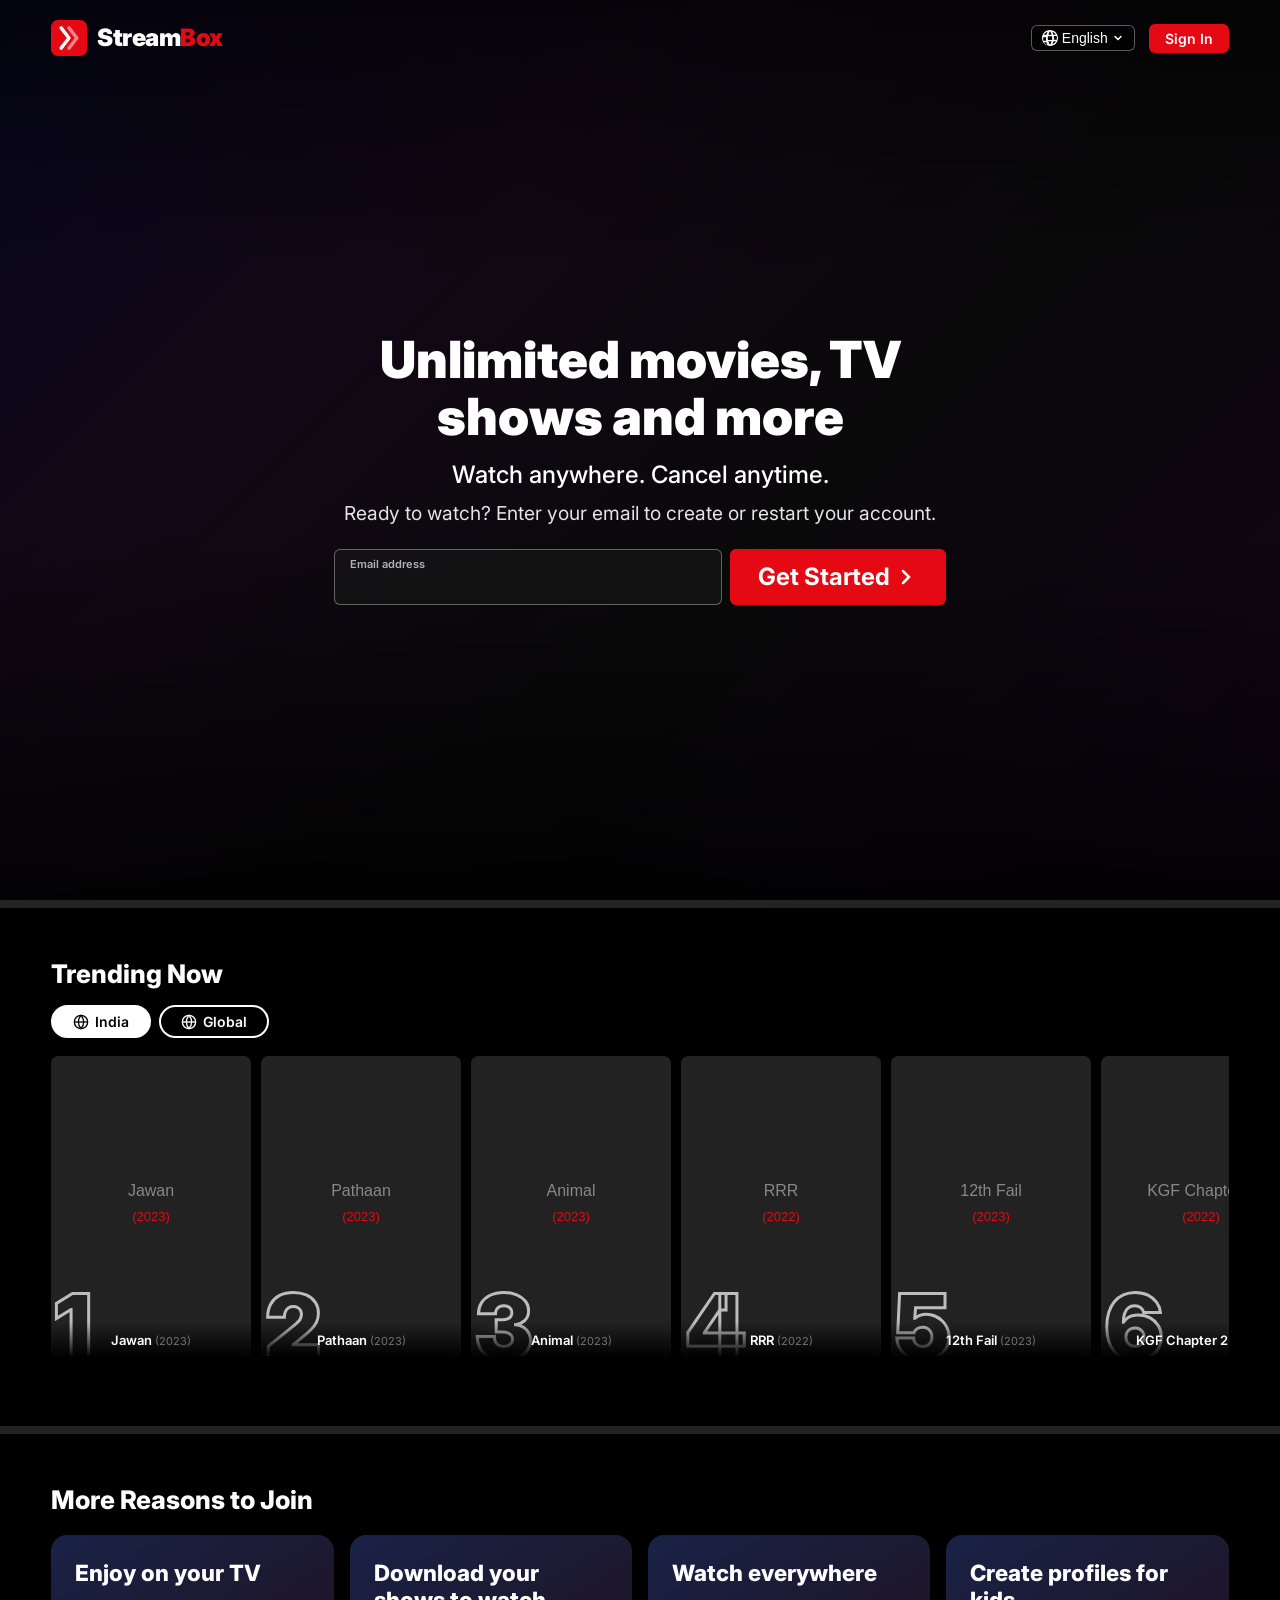
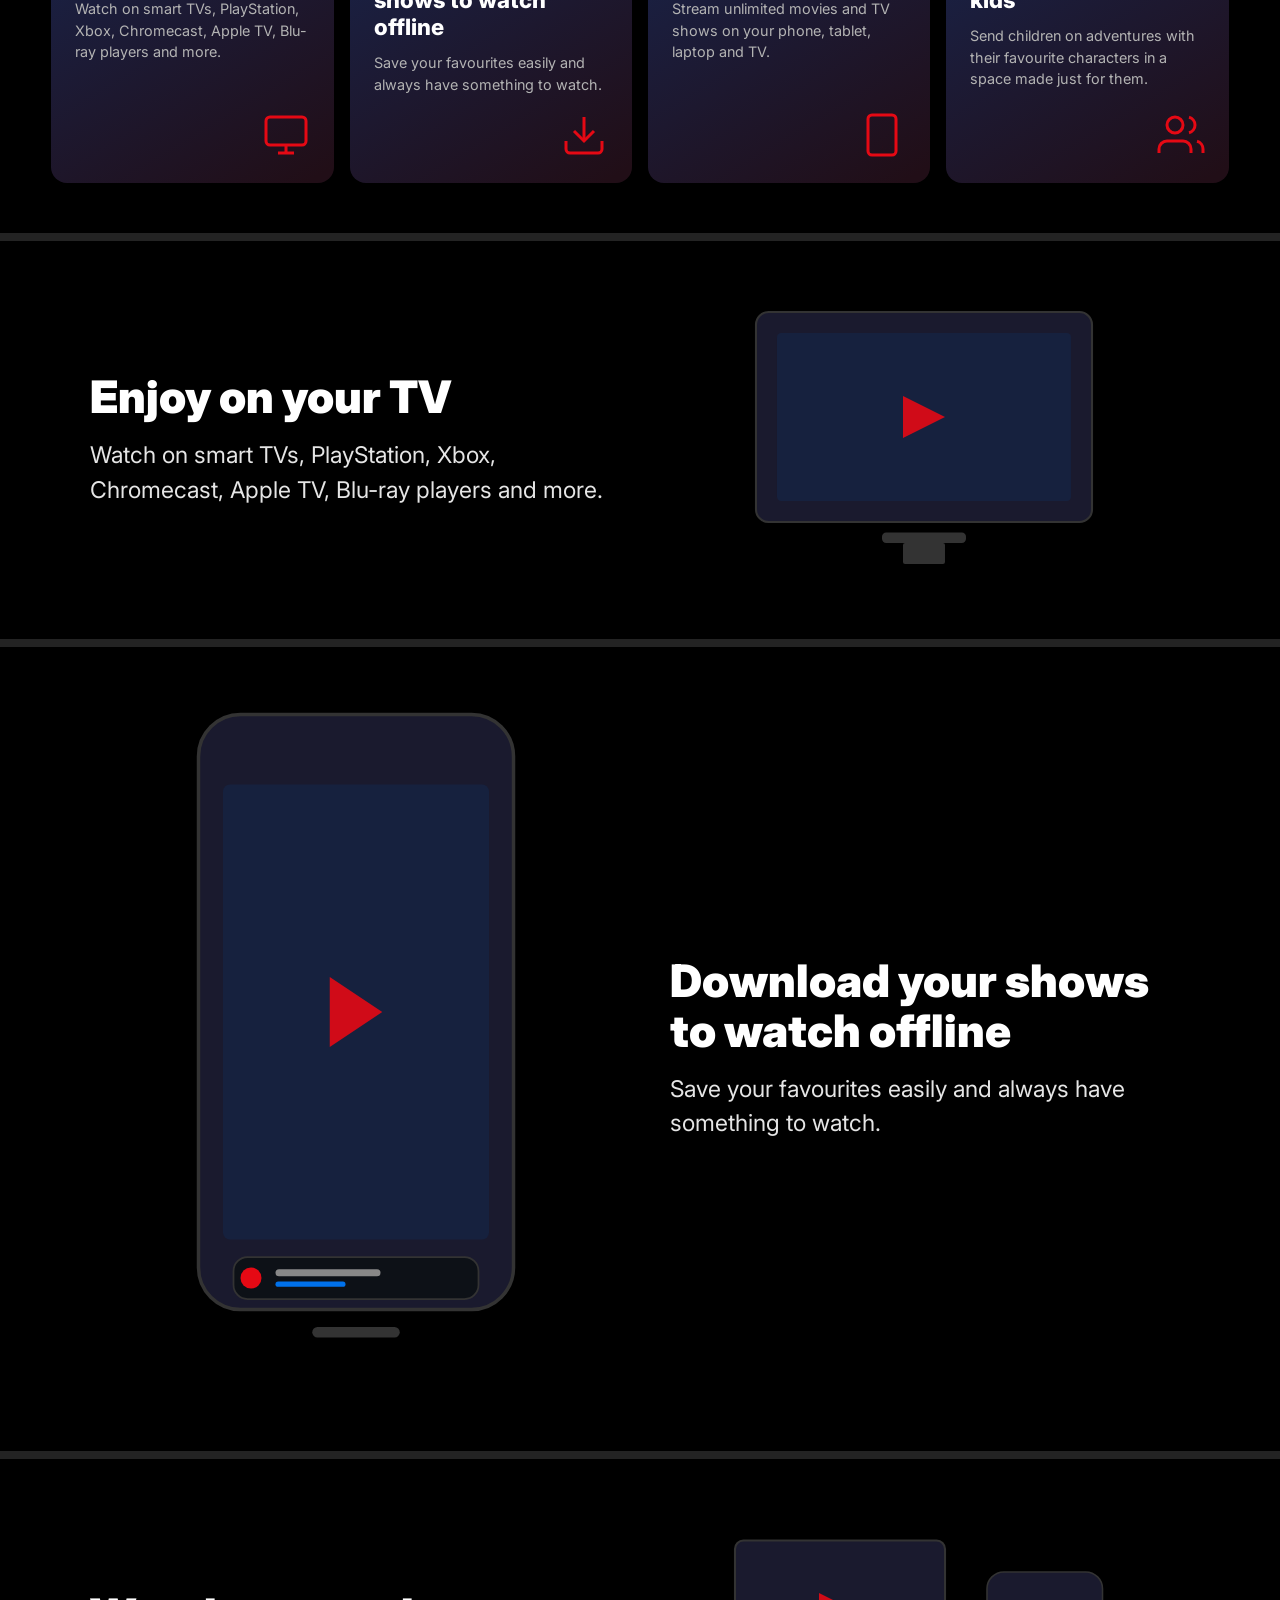
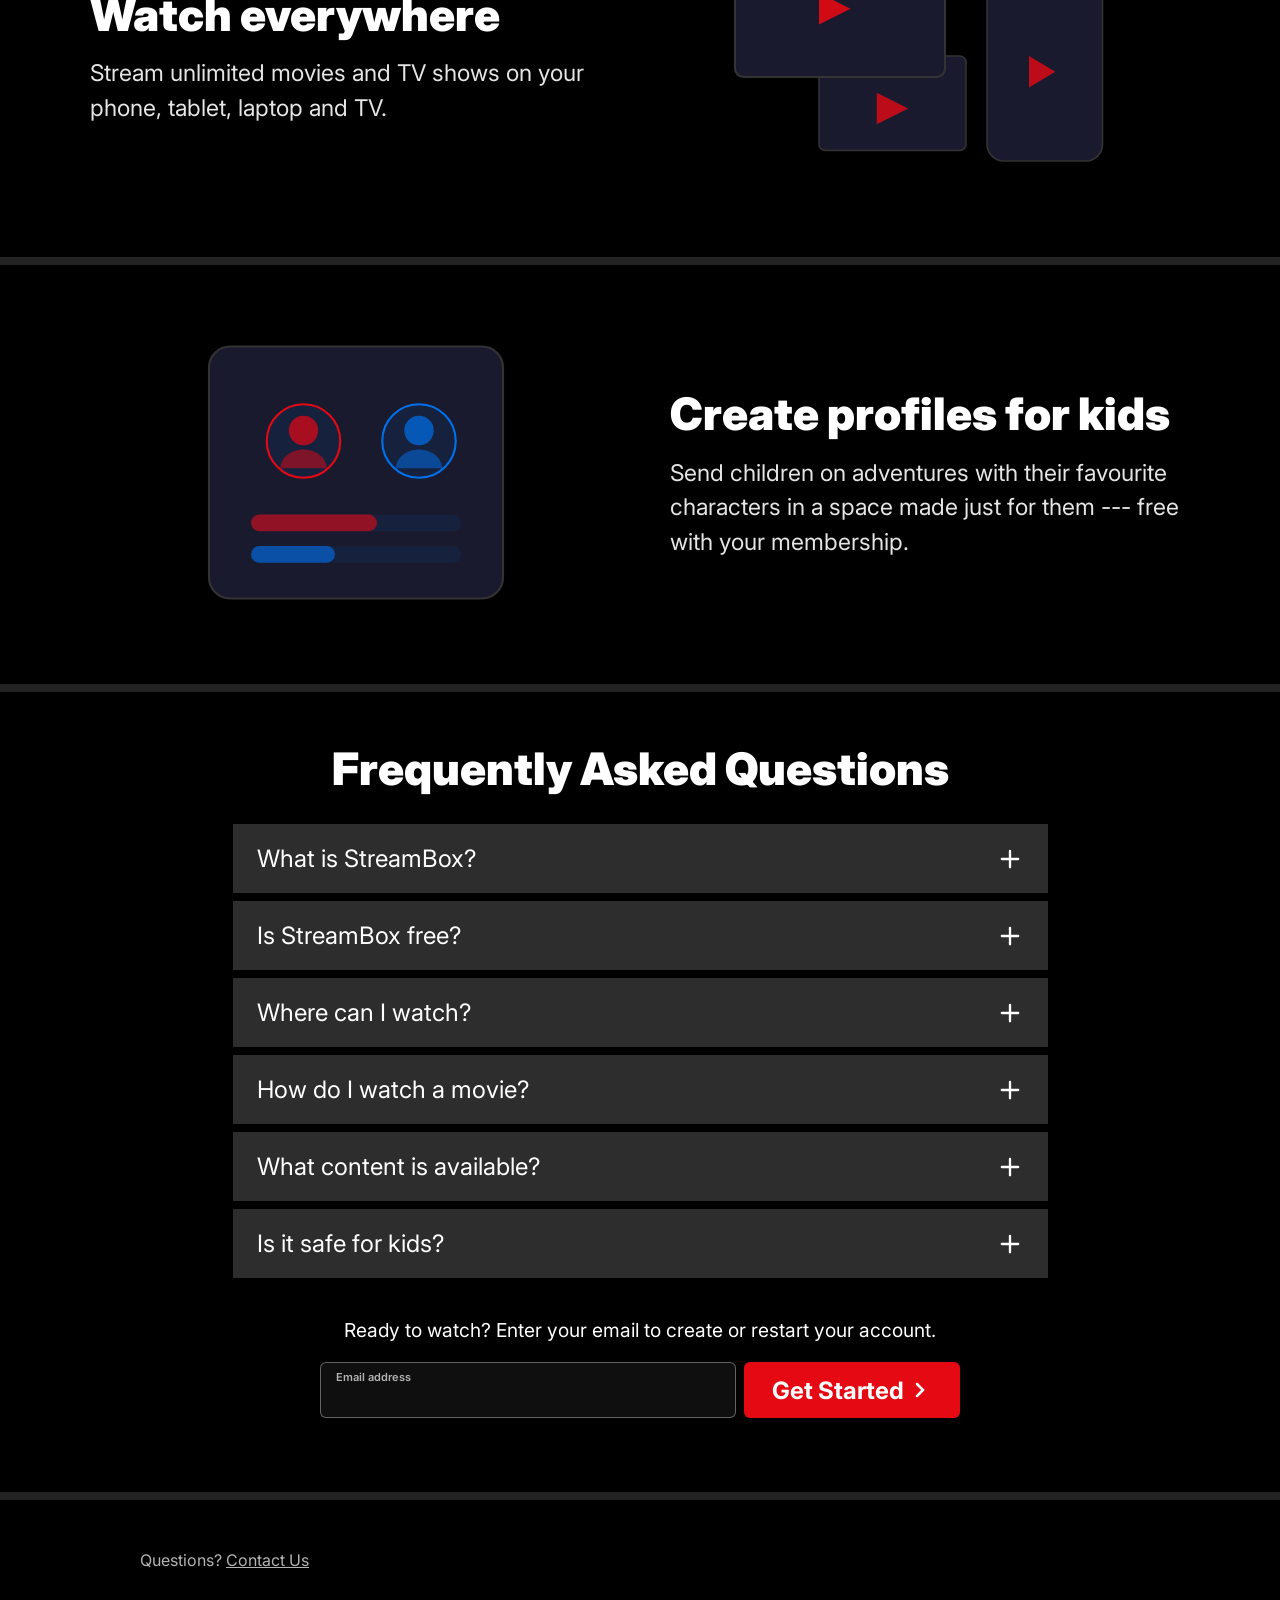
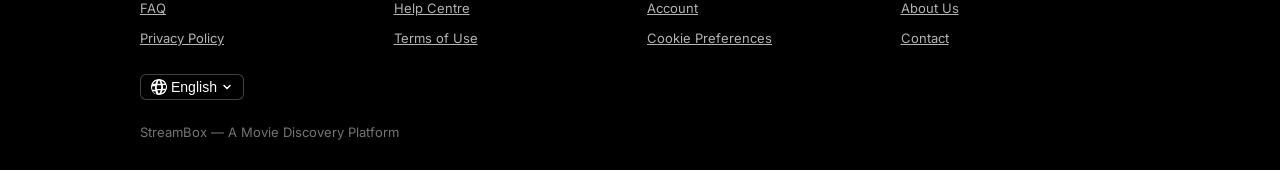
==== index.html @ a73d1aa7 "Build Netflix-style UI and Vercel setup" ====
﻿<!DOCTYPE html>
<html lang="en">
<head>
    <meta charset="UTF-8">
    <meta name="viewport" content="width=device-width, initial-scale=1.0">
    <title>StreamBox --- Watch Movies &amp; TV Shows Online</title>
    <link rel="icon" type="image/svg+xml" href="data:image/svg+xml,%3Csvg xmlns='http://www.w3.org/2000/svg' viewBox='0 0 32 32'%3E%3Crect width='32' height='32' rx='6' fill='%23e50914'/%3E%3Cpath d='M9 7l7 9-7 9' stroke='white' stroke-width='3' fill='none' stroke-linecap='round' stroke-linejoin='round'/%3E%3Cpath d='M16 7l7 9-7 9' stroke='white' stroke-width='3' fill='none' stroke-linecap='round' stroke-linejoin='round' opacity='.5'/%3E%3C/svg%3E">
    <link rel="preconnect" href="https://fonts.googleapis.com">
    <link rel="preconnect" href="https://fonts.gstatic.com" crossorigin>
    <link href="https://fonts.googleapis.com/css2?family=Inter:wght@300;400;500;600;700;800;900&display=swap" rel="stylesheet">
    <link rel="stylesheet" href="netflix.css">
</head>
<body>

    <!-- ------------------ HERO ------------------ -->
    <div class="hero-section">
        <div class="hero-bg"></div>
        <div class="hero-gradient"></div>

        <nav class="navbar" id="navbar">
            <a href="#" class="nav-logo">
                <div class="brand-logo">
                    <svg width="36" height="36" viewBox="0 0 32 32" fill="none">
                        <rect width="32" height="32" rx="6" fill="#e50914"/>
                        <path d="M9 7l7 9-7 9" stroke="white" stroke-width="3" fill="none" stroke-linecap="round" stroke-linejoin="round"/>
                        <path d="M16 7l7 9-7 9" stroke="white" stroke-width="3" fill="none" stroke-linecap="round" stroke-linejoin="round" opacity=".5"/>
                    </svg>
                    <span class="brand-text">Stream<span class="brand-accent">Box</span></span>
                </div>
            </a>
            <div class="nav-right">
                <div class="lang-wrap">
                    <svg width="16" height="16" viewBox="0 0 16 16" fill="none"><path d="M8 0C3.6 0 0 3.6 0 8s3.6 8 8 8 8-3.6 8-8-3.6-8-8-8zm5.9 4.8h-2.5c-.3-1.1-.7-2.2-1.2-3.1 1.6.6 2.9 1.7 3.7 3.1zM8 1.3c.7 1 1.3 2.1 1.6 3.5H6.4C6.7 3.4 7.3 2.3 8 1.3zm-6.6 9.5c-.2-.6-.3-1.2-.3-1.8s.1-1.2.3-1.8h2.8C4.1 7.7 4 8.3 4 9s.1 1.3.2 1.8H1.4zm.5 1.5h2.5c.3 1.1.7 2.2 1.2 3.1-1.5-.6-2.9-1.7-3.7-3.1zM4.4 4.8H1.9c.8-1.4 2.1-2.5 3.7-3.1-.5.9-.9 2-1.2 3.1zM8 14.7c-.7-1-1.3-2.1-1.6-3.5h3.2c-.3 1.4-.9 2.5-1.6 3.5zm2-4.8H6c-.2-.6-.2-1.2-.2-1.9s.1-1.3.2-1.8h4c.1.5.2 1.1.2 1.8s-.1 1.3-.2 1.9zm.3 4.4c.5-.9.9-2 1.2-3.1h2.5c-.8 1.4-2.2 2.5-3.7 3.1zm1.5-4.6c.1-.6.2-1.2.2-1.8s-.1-1.2-.2-1.8h2.8c.2.6.3 1.2.3 1.8s-.1 1.2-.3 1.8h-2.8z" fill="white"/></svg>
                    <select class="lang-sel">
                        <option>English</option>
                        <option>Hindi</option>
                    </select>
                    <svg width="12" height="12" viewBox="0 0 24 24" fill="none" stroke="white" stroke-width="3" stroke-linecap="round"><polyline points="6 9 12 15 18 9"/></svg>
                </div>
                <a href="#" class="btn-signin" id="signin-btn">Sign In</a>
            </div>
        </nav>

        <div class="hero-center">
            <h1>Unlimited movies, TV shows and more</h1>
            <p class="hero-p1">Watch anywhere. Cancel anytime.</p>
            <p class="hero-p2">Ready to watch? Enter your email to create or restart your account.</p>
            <form class="hero-form" id="hero-form" novalidate>
                <div class="float-field">
                    <input type="email" id="hero-email" autocomplete="email" required>
                    <label for="hero-email">Email address</label>
                    <p class="field-err" id="hero-err"></p>
                </div>
                <button type="submit" class="btn-red-big">Get Started <svg width="24" height="24" viewBox="0 0 24 24" fill="none" stroke="currentColor" stroke-width="2.5" stroke-linecap="round"><polyline points="9 18 15 12 9 6"/></svg></button>
            </form>
        </div>
    </div>

    <!-- ------------------ TRENDING NOW ------------------ -->
    <div class="sep"></div>
    <section class="section dark-section">
        <div class="section-in">
            <h2 class="sec-title">Trending Now</h2>
            <div class="trend-tabs">
                <button class="ttab active" data-region="india"><svg width="16" height="16" viewBox="0 0 24 24" fill="none" stroke="currentColor" stroke-width="2"><circle cx="12" cy="12" r="10"/><path d="M2 12h20"/><path d="M12 2a15.3 15.3 0 0 1 4 10 15.3 15.3 0 0 1-4 10 15.3 15.3 0 0 1-4-10 15.3 15.3 0 0 1 4-10z"/></svg> India</button>
                <button class="ttab" data-region="global"><svg width="16" height="16" viewBox="0 0 24 24" fill="none" stroke="currentColor" stroke-width="2"><circle cx="12" cy="12" r="10"/><path d="M2 12h20"/><path d="M12 2a15.3 15.3 0 0 1 4 10 15.3 15.3 0 0 1-4 10 15.3 15.3 0 0 1-4-10 15.3 15.3 0 0 1 4-10z"/></svg> Global</button>
            </div>
            <div class="movie-row" id="movie-row"></div>
        </div>
    </section>

    <!-- ------------------ MORE TO WATCH (Browse Row) ------------------ -->
    <div class="sep"></div>
    <section class="section dark-section">
        <div class="section-in">
            <h2 class="sec-title">More Reasons to Join</h2>
            <div class="reasons-grid">
                <div class="reason-card">
                    <h3>Enjoy on your TV</h3>
                    <p>Watch on smart TVs, PlayStation, Xbox, Chromecast, Apple TV, Blu-ray players and more.</p>
                    <svg viewBox="0 0 24 24" fill="none" stroke="currentColor" stroke-width="1.5"><rect x="2" y="3" width="20" height="14" rx="2"/><path d="M8 21h8M12 17v4"/></svg>
                </div>
                <div class="reason-card">
                    <h3>Download your shows to watch offline</h3>
                    <p>Save your favourites easily and always have something to watch.</p>
                    <svg viewBox="0 0 24 24" fill="none" stroke="currentColor" stroke-width="1.5"><path d="M21 15v4a2 2 0 0 1-2 2H5a2 2 0 0 1-2-2v-4"/><polyline points="7 10 12 15 17 10"/><line x1="12" y1="15" x2="12" y2="3"/></svg>
                </div>
                <div class="reason-card">
                    <h3>Watch everywhere</h3>
                    <p>Stream unlimited movies and TV shows on your phone, tablet, laptop and TV.</p>
                    <svg viewBox="0 0 24 24" fill="none" stroke="currentColor" stroke-width="1.5"><rect x="5" y="2" width="14" height="20" rx="2"/><path d="M12 18h.01"/></svg>
                </div>
                <div class="reason-card">
                    <h3>Create profiles for kids</h3>
                    <p>Send children on adventures with their favourite characters in a space made just for them.</p>
                    <svg viewBox="0 0 24 24" fill="none" stroke="currentColor" stroke-width="1.5"><path d="M17 21v-2a4 4 0 0 0-4-4H5a4 4 0 0 0-4 4v2"/><circle cx="9" cy="7" r="4"/><path d="M23 21v-2a4 4 0 0 0-3-3.87"/><path d="M16 3.13a4 4 0 0 1 0 7.75"/></svg>
                </div>
            </div>
        </div>
    </section>

    <!-- ------------------ FEATURE: TV ------------------ -->
    <div class="sep"></div>
    <section class="section dark-section">
        <div class="feat-row">
            <div class="feat-text">
                <h2>Enjoy on your TV</h2>
                <p>Watch on smart TVs, PlayStation, Xbox, Chromecast, Apple TV, Blu-ray players and more.</p>
            </div>
            <div class="feat-media">
                <div class="feat-illustration">
                    <svg viewBox="0 0 400 280" fill="none" xmlns="http://www.w3.org/2000/svg">
                        <rect x="40" y="20" width="320" height="200" rx="12" fill="#1a1a2e" stroke="#333" stroke-width="2"/>
                        <rect x="60" y="40" width="280" height="160" rx="4" fill="#16213e"/>
                        <polygon points="180,100 220,120 180,140" fill="#e50914" opacity=".9"/>
                        <rect x="160" y="230" width="80" height="10" rx="4" fill="#333"/>
                        <rect x="180" y="240" width="40" height="20" rx="2" fill="#333"/>
                    </svg>
                </div>
            </div>
        </div>
    </section>

    <!-- ------------------ FEATURE: DOWNLOAD ------------------ -->
    <div class="sep"></div>
    <section class="section dark-section">
        <div class="feat-row reverse">
            <div class="feat-text">
                <h2>Download your shows to watch offline</h2>
                <p>Save your favourites easily and always have something to watch.</p>
            </div>
            <div class="feat-media">
                <div class="feat-illustration">
                    <svg viewBox="0 0 240 400" fill="none" xmlns="http://www.w3.org/2000/svg">
                        <rect x="30" y="10" width="180" height="340" rx="24" fill="#1a1a2e" stroke="#333" stroke-width="2"/>
                        <rect x="44" y="50" width="152" height="260" rx="4" fill="#16213e"/>
                        <polygon points="105,160 135,180 105,200" fill="#e50914" opacity=".9"/>
                        <rect x="95" y="360" width="50" height="6" rx="3" fill="#333"/>
                        <rect x="50" y="320" width="140" height="24" rx="8" fill="#0d1117" stroke="#333"/>
                        <circle cx="60" cy="332" r="6" fill="#e50914"/>
                        <rect x="74" y="327" width="60" height="4" rx="2" fill="#888"/>
                        <rect x="74" y="334" width="40" height="3" rx="1.5" fill="#0071eb"/>
                    </svg>
                </div>
            </div>
        </div>
    </section>

    <!-- ------------------ FEATURE: DEVICES ------------------ -->
    <div class="sep"></div>
    <section class="section dark-section">
        <div class="feat-row">
            <div class="feat-text">
                <h2>Watch everywhere</h2>
                <p>Stream unlimited movies and TV shows on your phone, tablet, laptop and TV.</p>
            </div>
            <div class="feat-media">
                <div class="feat-illustration">
                    <svg viewBox="0 0 400 280" fill="none" xmlns="http://www.w3.org/2000/svg">
                        <rect x="100" y="140" width="140" height="90" rx="6" fill="#1a1a2e" stroke="#333" stroke-width="1.5"/>
                        <polygon points="155,175 185,190 155,205" fill="#e50914" opacity=".8"/>
                        <rect x="20" y="30" width="200" height="130" rx="8" fill="#1a1a2e" stroke="#333" stroke-width="2"/>
                        <polygon points="100,80 130,95 100,110" fill="#e50914" opacity=".9"/>
                        <rect x="260" y="60" width="110" height="180" rx="16" fill="#1a1a2e" stroke="#333" stroke-width="1.5"/>
                        <polygon points="300,140 325,155 300,170" fill="#e50914" opacity=".8"/>
                    </svg>
                </div>
            </div>
        </div>
    </section>

    <!-- ------------------ FEATURE: KIDS ------------------ -->
    <div class="sep"></div>
    <section class="section dark-section">
        <div class="feat-row reverse">
            <div class="feat-text">
                <h2>Create profiles for kids</h2>
                <p>Send children on adventures with their favourite characters in a space made just for them --- free with your membership.</p>
            </div>
            <div class="feat-media">
                <div class="feat-illustration">
                    <svg viewBox="0 0 400 300" fill="none" xmlns="http://www.w3.org/2000/svg">
                        <rect x="60" y="30" width="280" height="240" rx="20" fill="#1a1a2e" stroke="#333" stroke-width="2"/>
                        <circle cx="150" cy="120" r="35" fill="#16213e" stroke="#e50914" stroke-width="2"/>
                        <circle cx="150" cy="110" r="14" fill="#e50914" opacity=".7"/>
                        <path d="M150 128c-12 0-22 8-22 18h44c0-10-10-18-22-18z" fill="#e50914" opacity=".5"/>
                        <circle cx="260" cy="120" r="35" fill="#16213e" stroke="#0071eb" stroke-width="2"/>
                        <circle cx="260" cy="110" r="14" fill="#0071eb" opacity=".7"/>
                        <path d="M260 128c-12 0-22 8-22 18h44c0-10-10-18-22-18z" fill="#0071eb" opacity=".5"/>
                        <rect x="100" y="190" width="200" height="16" rx="8" fill="#16213e"/>
                        <rect x="100" y="190" width="120" height="16" rx="8" fill="#e50914" opacity=".6"/>
                        <rect x="100" y="220" width="200" height="16" rx="8" fill="#16213e"/>
                        <rect x="100" y="220" width="80" height="16" rx="8" fill="#0071eb" opacity=".6"/>
                    </svg>
                </div>
            </div>
        </div>
    </section>

    <!-- ------------------ FAQ ------------------ -->
    <div class="sep"></div>
    <section class="section dark-section faq-sec">
        <h2 class="faq-title">Frequently Asked Questions</h2>
        <div class="faq-list" id="faq-list">
            <div class="faq-item">
                <button class="faq-q"><span>What is StreamBox?</span><svg viewBox="0 0 24 24"><path d="M12 5v14M5 12h14" stroke="white" stroke-width="2" stroke-linecap="round"/></svg></button>
                <div class="faq-a"><p>StreamBox is a streaming platform that lets you browse and watch trailers for the latest movies and TV shows. Discover trending content from India and around the world, all in one place.</p></div>
            </div>
            <div class="faq-item">
                <button class="faq-q"><span>Is StreamBox free?</span><svg viewBox="0 0 24 24"><path d="M12 5v14M5 12h14" stroke="white" stroke-width="2" stroke-linecap="round"/></svg></button>
                <div class="faq-a"><p>Yes! StreamBox is completely free to use. Browse movie collections, watch trailers, and discover new content without any subscription or payment.</p></div>
            </div>
            <div class="faq-item">
                <button class="faq-q"><span>Where can I watch?</span><svg viewBox="0 0 24 24"><path d="M12 5v14M5 12h14" stroke="white" stroke-width="2" stroke-linecap="round"/></svg></button>
                <div class="faq-a"><p>Watch anywhere, anytime. StreamBox works on any device with a web browser --- smartphones, tablets, laptops, and smart TVs. No app download required.</p></div>
            </div>
            <div class="faq-item">
                <button class="faq-q"><span>How do I watch a movie?</span><svg viewBox="0 0 24 24"><path d="M12 5v14M5 12h14" stroke="white" stroke-width="2" stroke-linecap="round"/></svg></button>
                <div class="faq-a"><p>Simply click on any movie poster in the Trending section. The official trailer will start playing automatically in a built-in player. You can switch between Indian and Global trending movies.</p></div>
            </div>
            <div class="faq-item">
                <button class="faq-q"><span>What content is available?</span><svg viewBox="0 0 24 24"><path d="M12 5v14M5 12h14" stroke="white" stroke-width="2" stroke-linecap="round"/></svg></button>
                <div class="faq-a"><p>StreamBox features curated collections of the most popular movies --- from Bollywood blockbusters to Hollywood hits. New content is updated regularly to keep you discovering great films.</p></div>
            </div>
            <div class="faq-item">
                <button class="faq-q"><span>Is it safe for kids?</span><svg viewBox="0 0 24 24"><path d="M12 5v14M5 12h14" stroke="white" stroke-width="2" stroke-linecap="round"/></svg></button>
                <div class="faq-a"><p>StreamBox only embeds official YouTube trailers, so all content is safe and publicly available. However, some movie trailers may contain mature themes --- parental guidance is recommended.</p></div>
            </div>
        </div>
        <p class="faq-cta-text">Ready to watch? Enter your email to create or restart your account.</p>
        <form class="hero-form faq-form" id="faq-form" novalidate>
            <div class="float-field">
                <input type="email" id="faq-email" autocomplete="email" required>
                <label for="faq-email">Email address</label>
                <p class="field-err" id="faq-err"></p>
            </div>
            <button type="submit" class="btn-red-big">Get Started <svg width="24" height="24" viewBox="0 0 24 24" fill="none" stroke="currentColor" stroke-width="2.5" stroke-linecap="round"><polyline points="9 18 15 12 9 6"/></svg></button>
        </form>
    </section>

    <!-- ------------------ FOOTER ------------------ -->
    <div class="sep"></div>
    <footer class="site-footer">
        <div class="footer-in">
            <p class="footer-q">Questions? <a href="#">Contact Us</a></p>
            <div class="footer-grid">
                <a href="#">FAQ</a><a href="#">Help Centre</a><a href="#">Account</a><a href="#">About Us</a>
                <a href="#">Privacy Policy</a><a href="#">Terms of Use</a><a href="#">Cookie Preferences</a><a href="#">Contact</a>
            </div>
            <div class="lang-wrap footer-lang">
                <svg width="16" height="16" viewBox="0 0 16 16" fill="none"><path d="M8 0C3.6 0 0 3.6 0 8s3.6 8 8 8 8-3.6 8-8-3.6-8-8-8zm5.9 4.8h-2.5c-.3-1.1-.7-2.2-1.2-3.1 1.6.6 2.9 1.7 3.7 3.1zM8 1.3c.7 1 1.3 2.1 1.6 3.5H6.4C6.7 3.4 7.3 2.3 8 1.3zm-6.6 9.5c-.2-.6-.3-1.2-.3-1.8s.1-1.2.3-1.8h2.8C4.1 7.7 4 8.3 4 9s.1 1.3.2 1.8H1.4zm.5 1.5h2.5c.3 1.1.7 2.2 1.2 3.1-1.5-.6-2.9-1.7-3.7-3.1zM4.4 4.8H1.9c.8-1.4 2.1-2.5 3.7-3.1-.5.9-.9 2-1.2 3.1zM8 14.7c-.7-1-1.3-2.1-1.6-3.5h3.2c-.3 1.4-.9 2.5-1.6 3.5zm2-4.8H6c-.2-.6-.2-1.2-.2-1.9s.1-1.3.2-1.8h4c.1.5.2 1.1.2 1.8s-.1 1.3-.2 1.9zm.3 4.4c.5-.9.9-2 1.2-3.1h2.5c-.8 1.4-2.2 2.5-3.7 3.1zm1.5-4.6c.1-.6.2-1.2.2-1.8s-.1-1.2-.2-1.8h2.8c.2.6.3 1.2.3 1.8s-.1 1.2-.3 1.8h-2.8z" fill="white"/></svg>
                <select class="lang-sel"><option>English</option><option>Hindi</option></select>
                <svg width="12" height="12" viewBox="0 0 24 24" fill="none" stroke="white" stroke-width="3" stroke-linecap="round"><polyline points="6 9 12 15 18 9"/></svg>
            </div>
            <p class="footer-country">StreamBox &mdash; A Movie Discovery Platform</p>
        </div>
    </footer>

    <!-- ------------------ SIGN-IN MODAL ------------------ -->
    <div class="overlay" id="signin-overlay">
        <div class="signin-box">
            <button class="close-btn" id="signin-close"><svg width="28" height="28" viewBox="0 0 24 24" fill="none" stroke="white" stroke-width="2" stroke-linecap="round"><line x1="18" y1="6" x2="6" y2="18"/><line x1="6" y1="6" x2="18" y2="18"/></svg></button>
            <h2>Sign In</h2>
            <form id="signin-form">
                <div class="si-field">
                    <input type="email" id="si-email" placeholder=" " required>
                    <label for="si-email">Email or phone number</label>
                </div>
                <div class="si-field">
                    <input type="password" id="si-pass" placeholder=" " required minlength="4">
                    <label for="si-pass">Password</label>
                    <button type="button" class="show-pass" id="show-pass">SHOW</button>
                </div>
                <button type="submit" class="btn-si-submit">Sign In</button>
                <div class="si-row"><label class="si-remember"><input type="checkbox" checked> Remember me</label><a href="#">Need help?</a></div>
            </form>
            <div class="si-bottom"><p>New to StreamBox? <a href="#">Sign up now</a>.</p><p class="si-captcha">This is a demo project. No real data is collected.</p></div>
        </div>
    </div>

    <!-- ------------------ VIDEO PLAYER MODAL ------------------ -->
    <div class="overlay" id="player-overlay">
        <div class="player-box">
            <button class="close-btn player-close" id="player-close"><svg width="28" height="28" viewBox="0 0 24 24" fill="none" stroke="white" stroke-width="2" stroke-linecap="round"><line x1="18" y1="6" x2="6" y2="18"/><line x1="6" y1="6" x2="18" y2="18"/></svg></button>
            <div class="player-wrap" id="player-wrap"></div>
            <div class="player-info">
                <h3 id="player-title"></h3>
                <p id="player-desc"></p>
            </div>
        </div>
    </div>

    <!-- ------------------ TOAST ------------------ -->
    <div class="toast" id="toast"></div>

    <script src="netflix.js"></script>
</body>
</html>
---- netflix.css ----
﻿/* ------------------------------------------------------------------------------------------
   NETFLIX CLONE --- CSS
   ------------------------------------------------------------------------------------------ */
*,*::before,*::after{margin:0;padding:0;box-sizing:border-box}
:root{
    --red:#e50914;--red2:#c11119;--bg:#000;--card:#1a1a1a;
    --gray1:#e5e5e5;--gray2:#b3b3b3;--gray3:#737373;--gray4:#333;
    --radius:6px;
}
html{scroll-behavior:smooth;font-size:16px}
body{font-family:'Inter',system-ui,-apple-system,sans-serif;background:var(--bg);color:#fff;overflow-x:hidden;-webkit-font-smoothing:antialiased}
a{color:var(--gray2);text-decoration:none}a:hover{text-decoration:underline}
img{max-width:100%;display:block}
button{cursor:pointer;font-family:inherit}

/* --------- NAV --------- */
.navbar{
    position:fixed;top:0;left:0;right:0;z-index:100;
    display:flex;align-items:center;justify-content:space-between;
    padding:20px 4%;
    transition:background .3s;
}
.navbar.scrolled{background:rgba(0,0,0,.95);backdrop-filter:blur(10px)}
.netflix-logo{width:148px;height:40px;display:block}
.brand-logo{display:flex;align-items:center;gap:10px}
.brand-text{font-size:24px;font-weight:900;color:#fff;letter-spacing:-0.5px;line-height:1}
.brand-accent{color:#e50914}
.nav-right{display:flex;align-items:center;gap:14px}
.lang-wrap{
    display:flex;align-items:center;gap:4px;
    background:rgba(0,0,0,.5);border:1px solid rgba(255,255,255,.35);
    border-radius:var(--radius);padding:4px 10px;font-size:14px;
}
.lang-sel{background:transparent;border:none;color:#fff;font-size:14px;outline:none;appearance:none;cursor:pointer}
.lang-sel option{background:#111}
.btn-signin{
    background:var(--red);color:#fff;padding:6px 16px;font-size:14px;font-weight:600;
    border-radius:var(--radius);border:none;transition:.2s;display:inline-block;
}
.btn-signin:hover{background:var(--red2);text-decoration:none}

/* --------- HERO --------- */
.hero-section{
    position:relative;min-height:100vh;display:flex;flex-direction:column;
    overflow:hidden;
}
.hero-bg{
    position:absolute;inset:0;
    background:linear-gradient(135deg,#0a0a2e 0%,#1a0a1e 30%,#0d0d0d 60%,#1a0520 100%);
    z-index:0;
}
.hero-gradient{
    position:absolute;inset:0;z-index:1;
    background:linear-gradient(to bottom,rgba(0,0,0,.7) 0%,rgba(0,0,0,.3) 30%,rgba(0,0,0,.3) 60%,rgba(0,0,0,.85) 100%);
}
.hero-center{
    position:relative;z-index:2;flex:1;
    display:flex;flex-direction:column;align-items:center;justify-content:center;
    text-align:center;padding:120px 5% 60px;max-width:740px;margin:0 auto;
}
.hero-center h1{font-size:clamp(2rem,5vw,3.2rem);font-weight:900;line-height:1.1;margin-bottom:16px}
.hero-p1{font-size:clamp(1.1rem,2.2vw,1.5rem);font-weight:500;margin-bottom:12px}
.hero-p2{font-size:clamp(.95rem,1.5vw,1.2rem);color:var(--gray1);margin-bottom:24px}

/* --------- EMAIL / FLOAT FIELD --------- */
.hero-form{display:flex;gap:8px;width:100%;max-width:640px}
.float-field{flex:1;position:relative}
.float-field input{
    width:100%;height:56px;padding:16px 16px 0;font-size:16px;color:#fff;
    background:rgba(22,22,22,.7);border:1px solid rgba(255,255,255,.35);
    border-radius:var(--radius);outline:none;transition:.25s;font-family:inherit;
}
.float-field input:focus{border-color:#fff;background:rgba(22,22,22,.85)}
.float-field input.err{border-color:#eb3942}
.float-field label{
    position:absolute;left:16px;top:50%;transform:translateY(-50%);
    font-size:15px;color:var(--gray3);pointer-events:none;
    transition:.2s cubic-bezier(.4,0,.2,1);
}
.float-field input:focus+label,
.float-field input:not(:placeholder-shown)+label,
.float-field input.has-val+label{
    top:8px;transform:translateY(0);font-size:11px;font-weight:600;color:var(--gray2);
}
.field-err{font-size:13px;color:#eb3942;min-height:20px;margin-top:4px;text-align:left}
.btn-red-big{
    display:flex;align-items:center;gap:4px;flex-shrink:0;
    background:var(--red);color:#fff;border:none;border-radius:var(--radius);
    font-size:clamp(1rem,2vw,1.5rem);font-weight:700;padding:0 28px;
    white-space:nowrap;cursor:pointer;transition:.2s;height:56px;
}
.btn-red-big:hover{background:var(--red2)}

/* --------- SEPARATOR --------- */
.sep{height:8px;background:#232323}

/* --------- SECTIONS --------- */
.section{padding:50px 4%}
.dark-section{background:var(--bg)}
.section-in{max-width:1200px;margin:0 auto}
.sec-title{font-size:clamp(1.3rem,2.8vw,1.6rem);font-weight:800;margin-bottom:16px}

/* --------- TRENDING --------- */
.trend-tabs{display:flex;gap:8px;margin-bottom:18px}
.ttab{
    display:flex;align-items:center;gap:6px;
    background:transparent;color:#fff;border:2px solid #fff;
    border-radius:50px;padding:6px 20px;font-size:14px;font-weight:600;
    transition:.25s;
}
.ttab.active{background:#fff;color:#000}
.ttab:not(.active):hover{background:rgba(255,255,255,.1)}

.movie-row{
    display:flex;gap:10px;overflow-x:auto;padding-bottom:20px;
    scroll-snap-type:x mandatory;-webkit-overflow-scrolling:touch;
    scrollbar-width:none;
}
.movie-row::-webkit-scrollbar{display:none}

.movie-card{
    flex:0 0 auto;width:200px;position:relative;border-radius:8px;
    overflow:hidden;scroll-snap-align:start;cursor:pointer;
    transition:transform .35s cubic-bezier(.4,0,.2,1),box-shadow .35s;
    background:var(--card);
}
.movie-card:hover{transform:scale(1.06);box-shadow:0 12px 40px rgba(0,0,0,.7);z-index:5}
.movie-card img{width:100%;aspect-ratio:2/3;object-fit:cover;display:block}
.movie-rank{
    position:absolute;bottom:-4px;left:4px;
    font-size:90px;font-weight:900;line-height:.75;
    color:transparent;-webkit-text-stroke:3px rgba(255,255,255,.7);
    pointer-events:none;user-select:none;
}
.movie-overlay{
    position:absolute;inset:0;display:flex;flex-direction:column;align-items:center;justify-content:center;
    background:rgba(0,0,0,.6);opacity:0;transition:opacity .3s;
}
.movie-card:hover .movie-overlay{opacity:1}
.play-icon{
    width:56px;height:56px;border-radius:50%;border:3px solid #fff;
    display:flex;align-items:center;justify-content:center;
    background:rgba(0,0,0,.5);transition:transform .2s;
}
.play-icon:hover{transform:scale(1.15)}
.movie-name{
    position:absolute;bottom:0;left:0;right:0;padding:10px 10px 8px;
    background:linear-gradient(transparent,rgba(0,0,0,.95));
    font-size:13px;font-weight:600;text-align:center;
    pointer-events:none;
}
.movie-year{color:var(--gray3);font-weight:400;font-size:11px}
.movie-hover-title{
    font-size:14px;font-weight:700;margin-top:10px;
    text-shadow:0 2px 8px rgba(0,0,0,.8);
}

/* --------- REASONS GRID --------- */
.reasons-grid{display:grid;grid-template-columns:repeat(4,1fr);gap:16px;margin-top:20px}
.reason-card{
    background:linear-gradient(149deg,#192247 0%,#210e17 96%);
    border-radius:16px;padding:24px;min-height:220px;
    display:flex;flex-direction:column;justify-content:space-between;
}
.reason-card h3{font-size:clamp(1.1rem,1.8vw,1.4rem);font-weight:800;margin-bottom:12px}
.reason-card p{font-size:.9rem;color:var(--gray2);line-height:1.5;flex:1}
.reason-card svg{width:48px;height:48px;color:var(--red);margin-top:16px;align-self:flex-end}

/* --------- FEATURE ROWS --------- */
.feat-row{display:flex;align-items:center;gap:48px;max-width:1100px;margin:0 auto}
.feat-row.reverse{flex-direction:row-reverse}
.feat-text{flex:1;max-width:520px}
.feat-text h2{font-size:clamp(1.6rem,3.5vw,3rem);font-weight:900;line-height:1.1;margin-bottom:16px}
.feat-text p{font-size:clamp(1rem,1.8vw,1.5rem);color:var(--gray1);line-height:1.5}
.feat-media{flex:1;max-width:550px;position:relative}

/* Feature Illustrations */
.feat-illustration{max-width:420px;margin:0 auto}
.feat-illustration svg{width:100%;height:auto}

/* --------- FAQ --------- */
.faq-sec{text-align:center}
.faq-title{font-size:clamp(1.5rem,3.5vw,3rem);font-weight:900;margin-bottom:28px}
.faq-list{max-width:815px;margin:0 auto 40px;text-align:left}
.faq-item{margin-bottom:8px}
.faq-q{
    display:flex;align-items:center;justify-content:space-between;
    width:100%;padding:20px 24px;
    background:#2d2d2d;border:none;color:#fff;
    font-size:clamp(1rem,2vw,1.5rem);font-weight:400;
    cursor:pointer;transition:background .2s;text-align:left;
}
.faq-q:hover{background:#414141}
.faq-q svg{width:28px;height:28px;flex-shrink:0;transition:transform .3s ease}
.faq-q.open svg{transform:rotate(45deg)}
.faq-a{
    max-height:0;overflow:hidden;
    transition:max-height .4s ease;
    background:#2d2d2d;
}
.faq-a.open{max-height:500px}
.faq-a p{
    padding:20px 24px;font-size:clamp(.9rem,1.5vw,1.2rem);
    line-height:1.65;color:var(--gray1);border-top:2px solid #141414;
}
.faq-cta-text{font-size:clamp(.9rem,1.5vw,1.2rem);margin-bottom:20px}
.faq-form{max-width:640px;margin:0 auto}

/* --------- FOOTER --------- */
.site-footer{padding:50px 4% 30px;background:rgba(0,0,0,.8)}
.footer-in{max-width:1000px;margin:0 auto}
.footer-q{font-size:16px;color:var(--gray2);margin-bottom:30px}
.footer-q a{color:var(--gray2);text-decoration:underline}
.footer-grid{
    display:grid;grid-template-columns:repeat(4,1fr);gap:14px;margin-bottom:28px;
}
.footer-grid a{font-size:13px;color:var(--gray2);text-decoration:underline}
.footer-lang{margin-bottom:24px;display:inline-flex;border-color:rgba(255,255,255,.25)}
.footer-country{color:var(--gray3);font-size:13px}

/* --------- SIGN-IN MODAL --------- */
.overlay{
    position:fixed;inset:0;z-index:200;
    display:flex;align-items:center;justify-content:center;
    background:rgba(0,0,0,.7);backdrop-filter:blur(4px);
    opacity:0;visibility:hidden;transition:opacity .3s,visibility .3s;
}
.overlay.open{opacity:1;visibility:visible}
.close-btn{
    position:absolute;top:14px;right:14px;
    background:rgba(0,0,0,.5);border:none;border-radius:50%;
    width:40px;height:40px;display:flex;align-items:center;justify-content:center;
    cursor:pointer;transition:background .2s;z-index:5;
}
.close-btn:hover{background:rgba(255,255,255,.15)}
.signin-box{
    background:#000000eb;border-radius:8px;padding:60px 68px 40px;
    width:100%;max-width:450px;position:relative;
    transform:translateY(20px);transition:transform .3s;
}
.overlay.open .signin-box,.overlay.open .player-box{transform:translateY(0)}
.signin-box h2{font-size:32px;font-weight:700;margin-bottom:28px}
.si-field{position:relative;margin-bottom:16px}
.si-field input{
    width:100%;padding:24px 16px 8px;font-size:16px;color:#fff;
    background:#333;border:none;border-bottom:2px solid transparent;
    border-radius:4px;outline:none;transition:border-color .2s;font-family:inherit;
}
.si-field input:focus{border-bottom-color:#e87c03}
.si-field label{
    position:absolute;left:16px;top:50%;transform:translateY(-50%);
    font-size:16px;color:#8c8c8c;pointer-events:none;transition:.15s ease;
}
.si-field input:focus+label,.si-field input:not(:placeholder-shown)+label{
    top:10px;font-size:11px;transform:translateY(0);
}
.show-pass{
    position:absolute;right:12px;top:50%;transform:translateY(-50%);
    background:none;border:none;color:#8c8c8c;font-size:13px;font-weight:600;cursor:pointer;letter-spacing:.5px;
}
.btn-si-submit{
    width:100%;padding:14px;background:var(--red);color:#fff;font-size:16px;font-weight:700;
    border-radius:4px;margin-top:24px;border:none;cursor:pointer;transition:background .2s;
}
.btn-si-submit:hover{background:var(--red2)}
.si-row{display:flex;justify-content:space-between;align-items:center;margin-top:12px;font-size:13px;color:var(--gray2)}
.si-remember{display:flex;align-items:center;gap:4px;cursor:pointer}
.si-remember input{accent-color:var(--gray2)}
.si-bottom{margin-top:50px;font-size:16px;color:var(--gray3)}
.si-bottom a{color:#fff}
.si-captcha{font-size:13px;margin-top:12px;color:#555}

/* --------- VIDEO PLAYER --------- */
.player-box{
    background:#181818;border-radius:12px;overflow:hidden;
    width:95%;max-width:900px;position:relative;
    transform:translateY(20px);transition:transform .3s;
}
.player-close{position:absolute;top:12px;right:12px;z-index:10}
.player-wrap{width:100%;aspect-ratio:16/9;background:#000}
.player-wrap iframe{width:100%;height:100%;border:none}
.player-info{padding:20px 24px}
.player-info h3{font-size:1.4rem;font-weight:700;margin-bottom:8px}
.player-info p{font-size:.95rem;color:var(--gray2);line-height:1.5}

/* --------- TOAST --------- */
.toast{
    position:fixed;bottom:40px;left:50%;transform:translateX(-50%) translateY(100px);
    background:#fff;color:#000;padding:14px 28px;border-radius:8px;
    font-size:15px;font-weight:600;box-shadow:0 8px 32px rgba(0,0,0,.4);
    z-index:300;opacity:0;pointer-events:none;white-space:nowrap;
    transition:transform .4s ease,opacity .4s ease;
}
.toast.show{transform:translateX(-50%) translateY(0);opacity:1}

/* --------- RESPONSIVE --------- */
@media(max-width:1024px){
    .reasons-grid{grid-template-columns:repeat(2,1fr)}
}
@media(max-width:950px){
    .feat-row,.feat-row.reverse{flex-direction:column;text-align:center}
    .feat-text{max-width:100%}
    .feat-media{max-width:100%}
    .footer-grid{grid-template-columns:repeat(2,1fr)}
    .movie-card{width:160px}
}
@media(max-width:740px){
    .navbar{padding:14px 4%}
    .netflix-logo{width:100px;height:28px}
    .brand-text{font-size:18px}
    .hero-center{padding:100px 5% 40px}
    .hero-form,.faq-form{flex-direction:column;align-items:stretch}
    .btn-red-big{justify-content:center;height:48px;font-size:1rem}
    .faq-q{padding:16px;font-size:1rem}
    .faq-a p{padding:16px;font-size:.95rem}
    .signin-box{padding:48px 28px 32px;margin:0 16px}
    .footer-grid{grid-template-columns:1fr 1fr;gap:16px}
    .movie-card{width:130px}
    .movie-rank{font-size:60px}
    .reasons-grid{grid-template-columns:1fr 1fr}
    .player-box{width:98%;border-radius:8px}
}
@media(max-width:500px){
    .nav-right .lang-wrap{display:none}
    .footer-grid{grid-template-columns:1fr}
    .movie-card{width:120px}
    .movie-rank{font-size:48px}
    .reasons-grid{grid-template-columns:1fr}
}
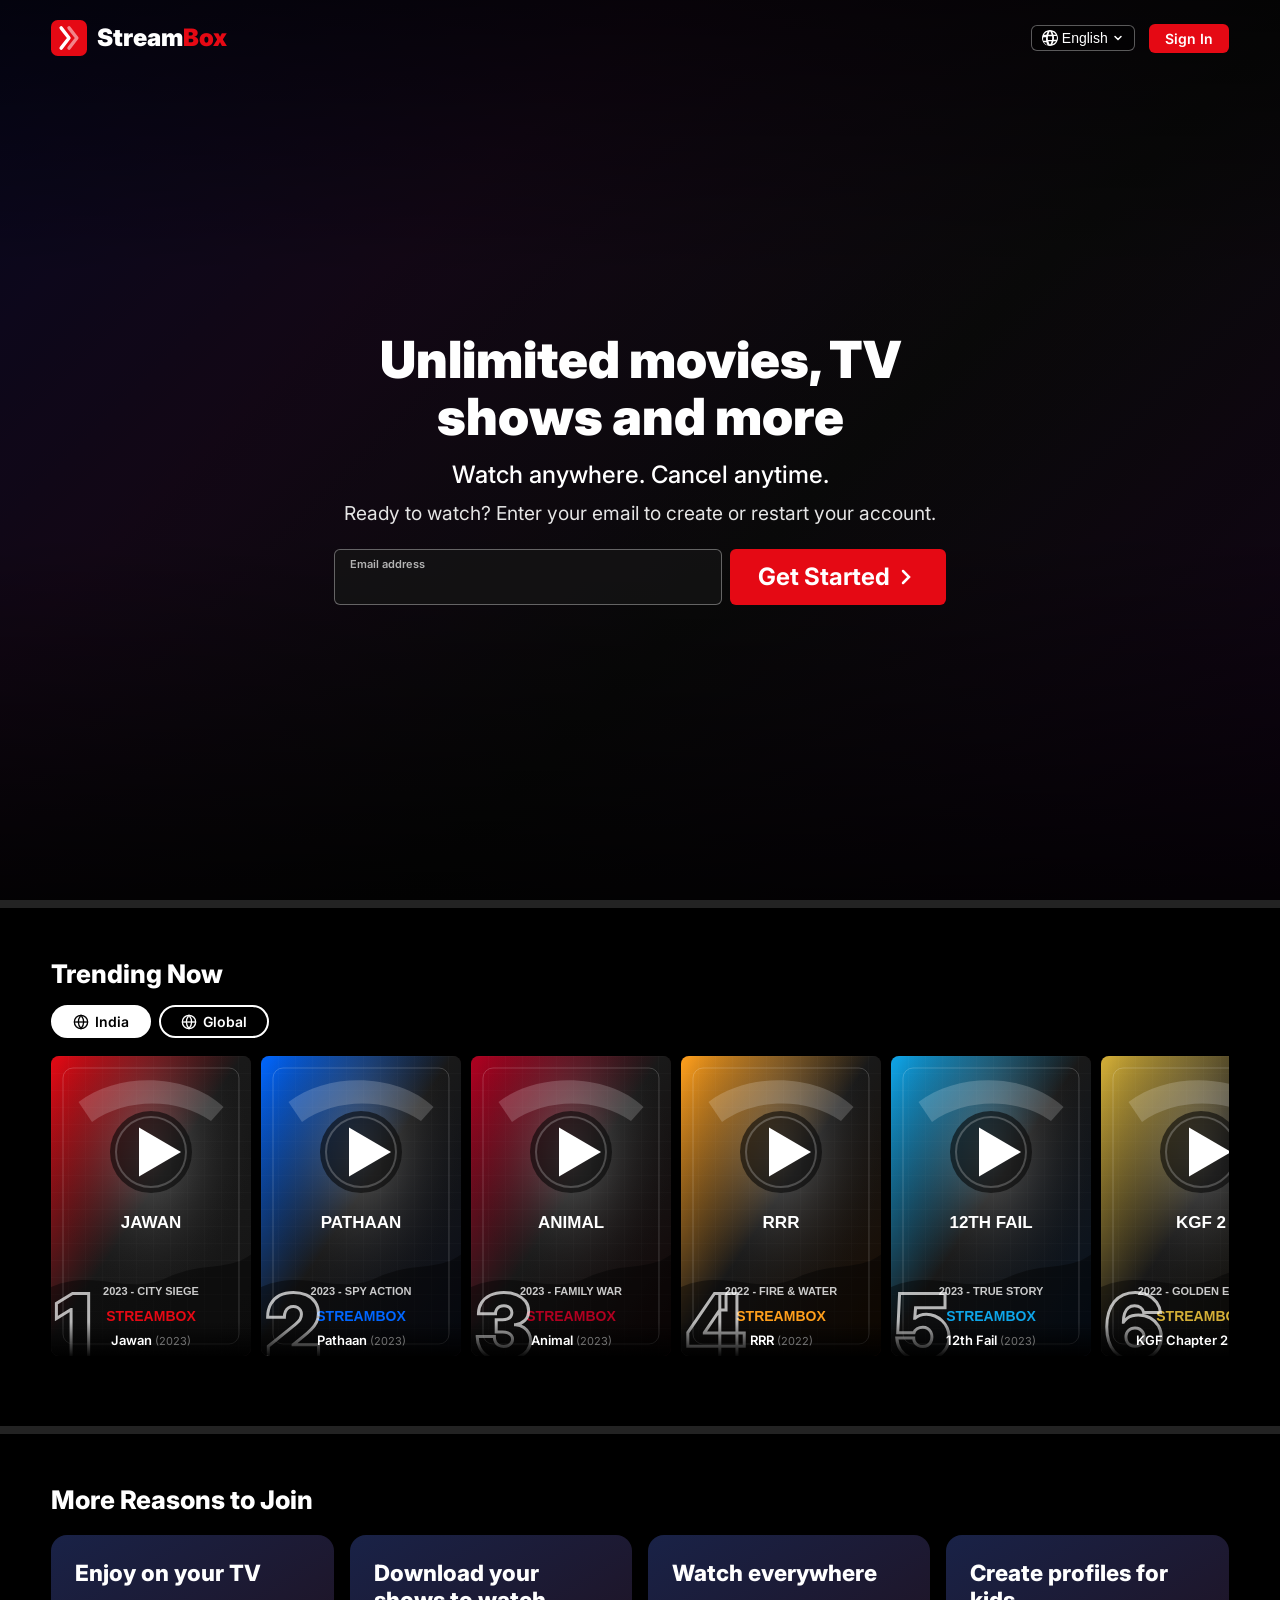
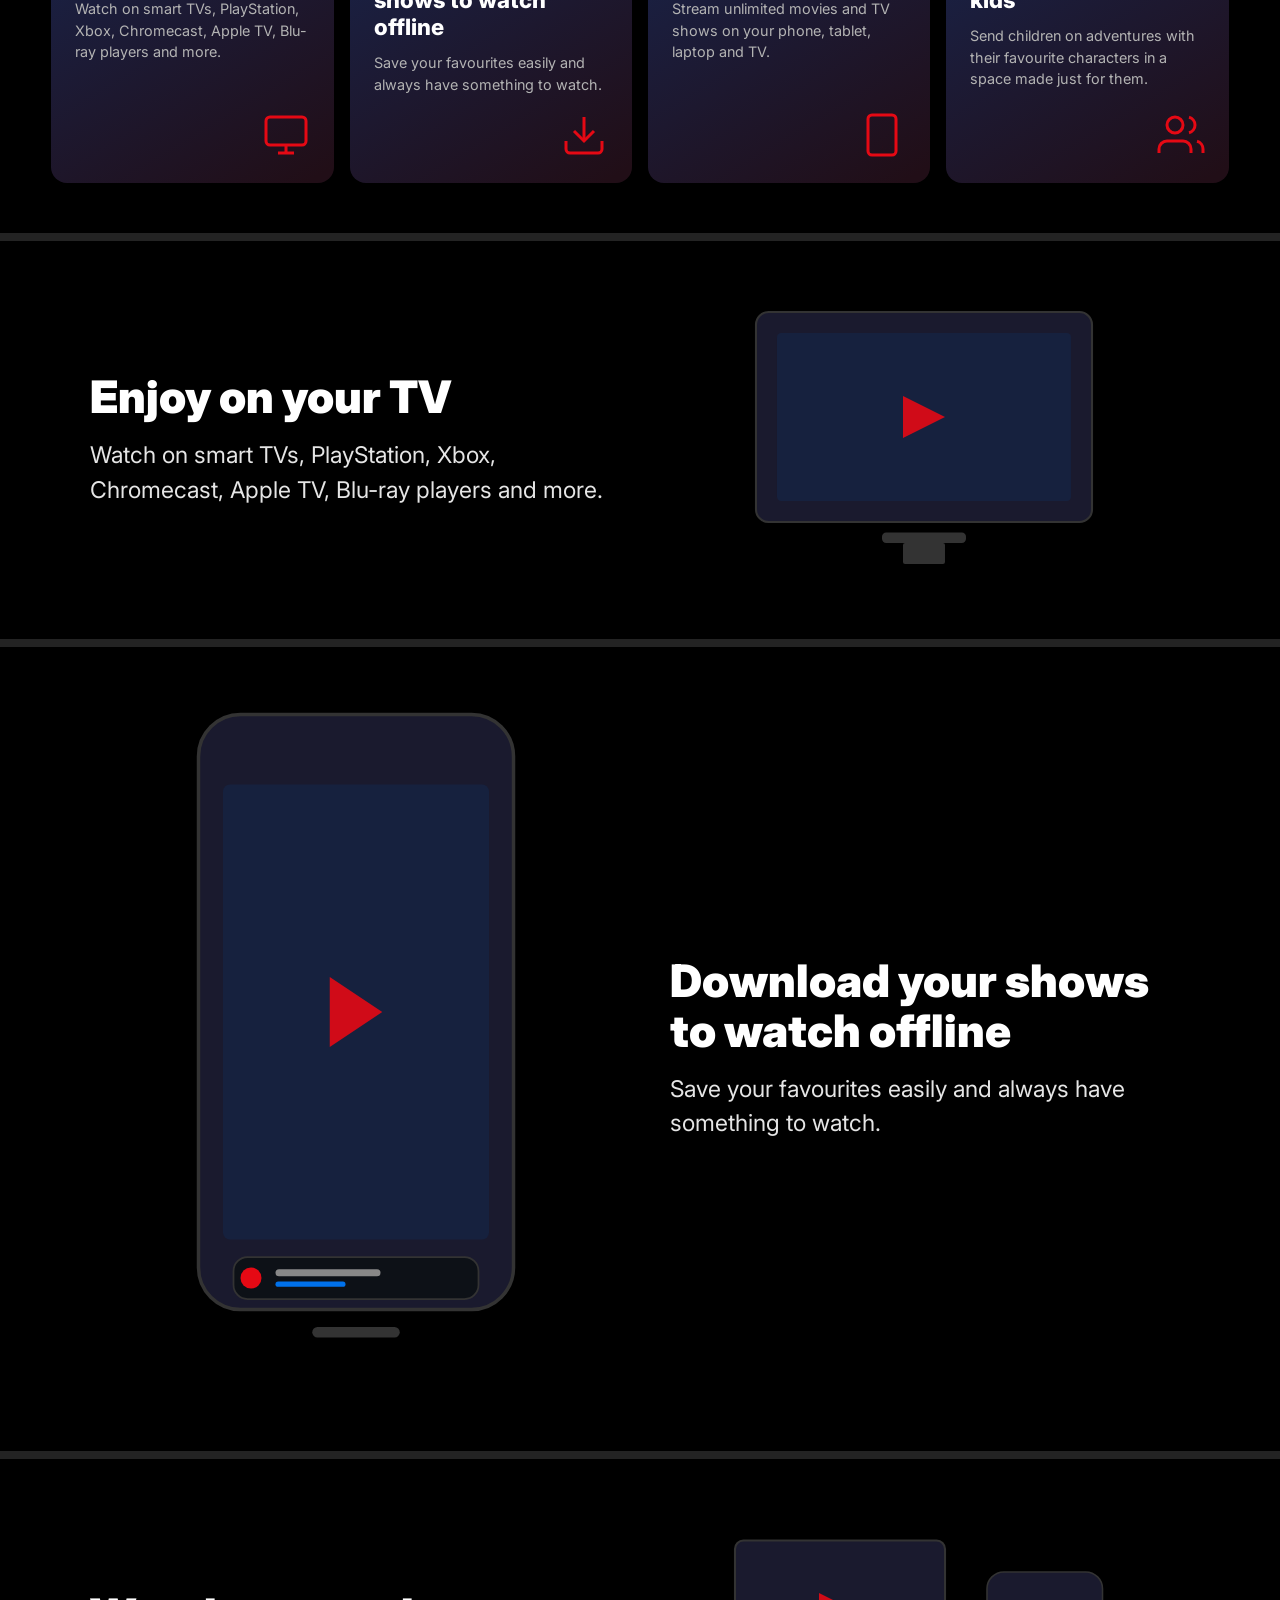
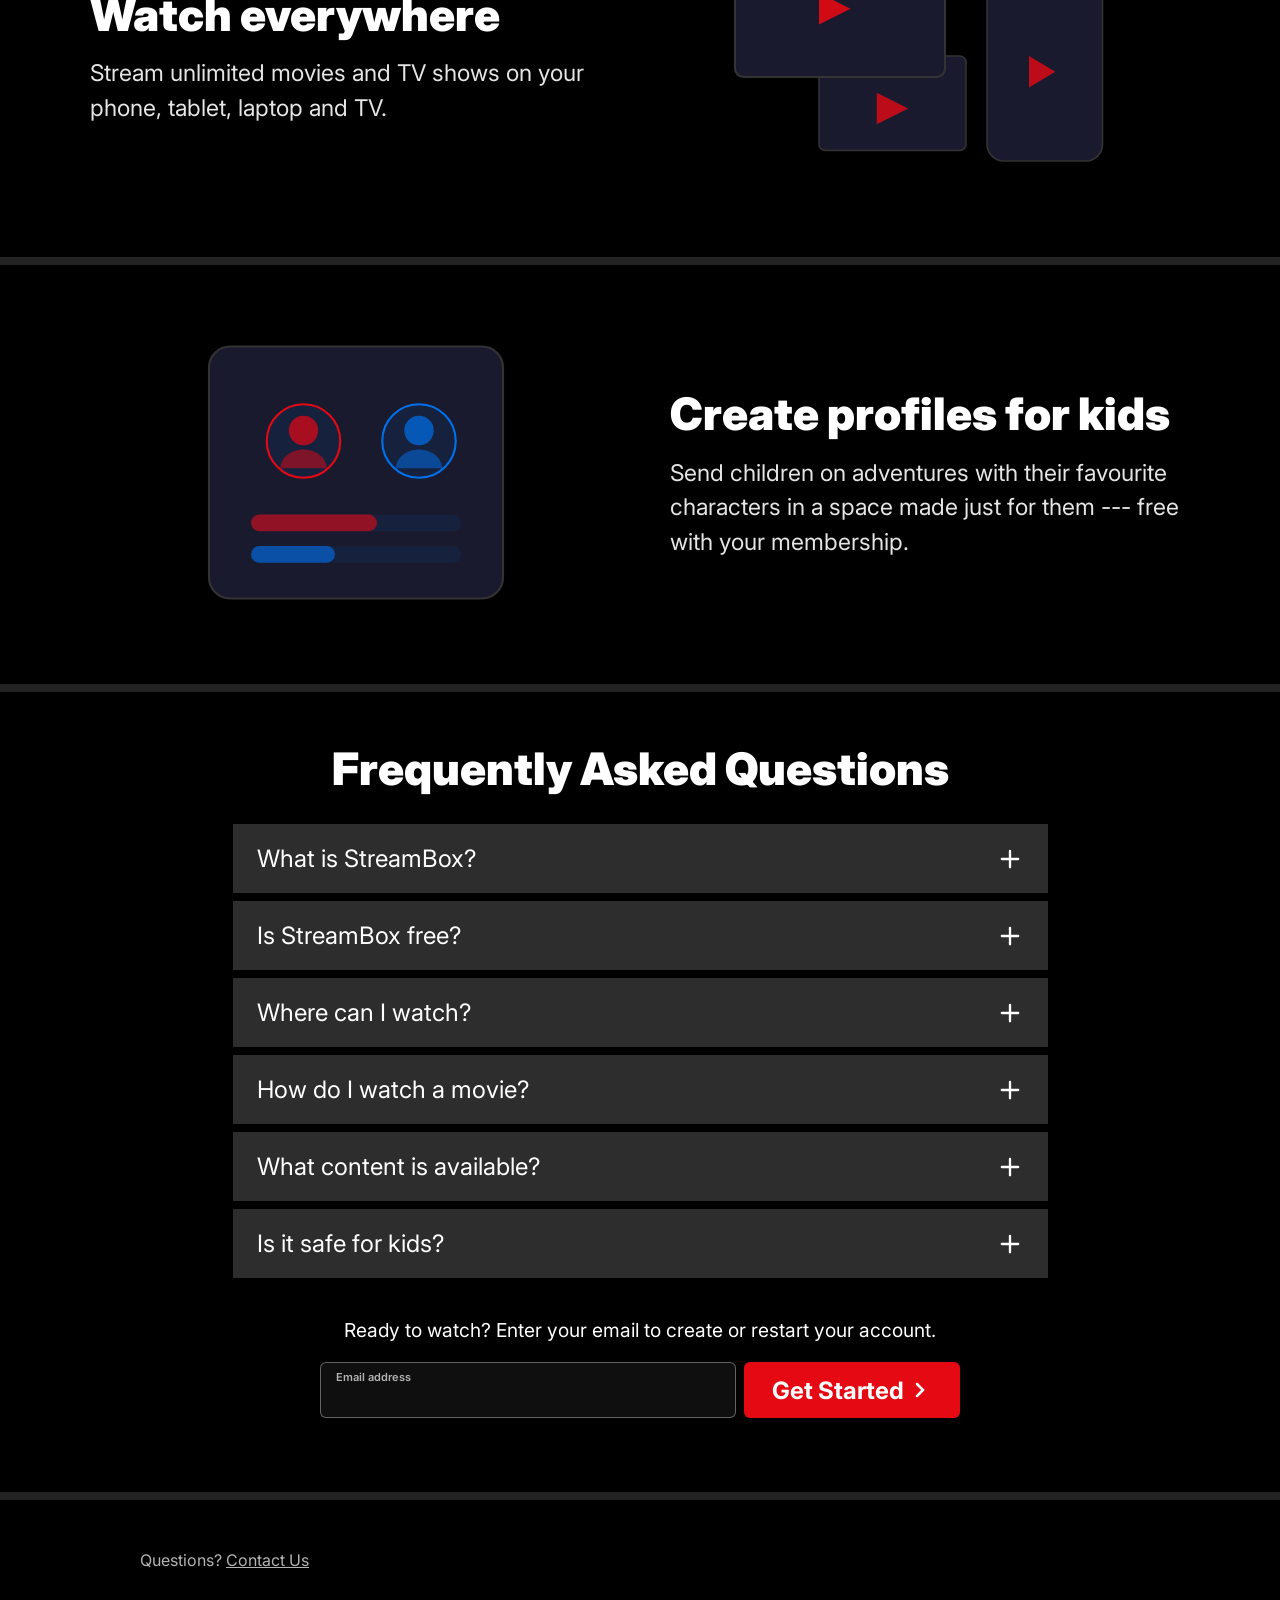
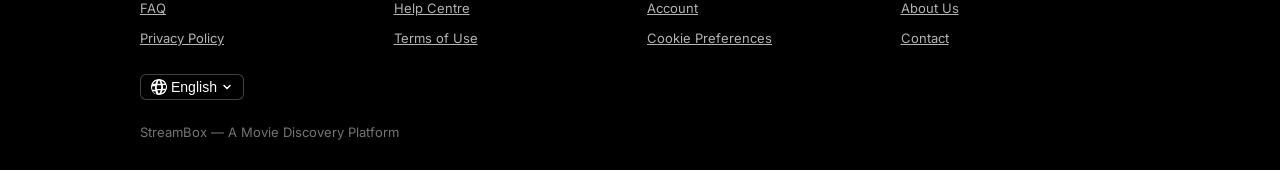
==== commit 93d1ac56: "Add local posters for every movie" ====
--- a/index.html
+++ b/index.html
@@ -8,7 +8,7 @@
     <link rel="preconnect" href="https://fonts.googleapis.com">
     <link rel="preconnect" href="https://fonts.gstatic.com" crossorigin>
     <link href="https://fonts.googleapis.com/css2?family=Inter:wght@300;400;500;600;700;800;900&display=swap" rel="stylesheet">
-    <link rel="stylesheet" href="netflix.css">
+    <link rel="stylesheet" href="netflix.css?v=4">
 </head>
 <body>
 
@@ -293,7 +293,7 @@
     <!-- ------------------ TOAST ------------------ -->
     <div class="toast" id="toast"></div>
 
-    <script src="netflix.js"></script>
+    <script src="netflix.js?v=4"></script>
 </body>
 </html>
 
--- a/netflix.css
+++ b/netflix.css
@@ -23,7 +23,7 @@
 .navbar.scrolled{background:rgba(0,0,0,.95);backdrop-filter:blur(10px)}
 .netflix-logo{width:148px;height:40px;display:block}
 .brand-logo{display:flex;align-items:center;gap:10px}
-.brand-text{font-size:24px;font-weight:900;color:#fff;letter-spacing:-0.5px;line-height:1}
+.brand-text{font-size:24px;font-weight:900;color:#fff;letter-spacing:0;line-height:1}
 .brand-accent{color:#e50914}
 .nav-right{display:flex;align-items:center;gap:14px}
 .lang-wrap{
@@ -125,7 +125,10 @@
     background:var(--card);
 }
 .movie-card:hover{transform:scale(1.06);box-shadow:0 12px 40px rgba(0,0,0,.7);z-index:5}
-.movie-card img{width:100%;aspect-ratio:2/3;object-fit:cover;display:block}
+.movie-card img{
+    width:100%;aspect-ratio:2/3;object-fit:cover;display:block;
+    background:linear-gradient(145deg,#241111,#090909 55%,#180406);
+}
 .movie-rank{
     position:absolute;bottom:-4px;left:4px;
     font-size:90px;font-weight:900;line-height:.75;
@@ -277,7 +280,15 @@
     transform:translateY(20px);transition:transform .3s;
 }
 .player-close{position:absolute;top:12px;right:12px;z-index:10}
-.player-wrap{width:100%;aspect-ratio:16/9;background:#000}
+.player-wrap{
+    width:100%;aspect-ratio:16/9;background:#000 center/cover no-repeat;
+    position:relative;
+}
+.player-wrap::before{
+    content:"";position:absolute;inset:0;
+    background:linear-gradient(180deg,rgba(0,0,0,.1),rgba(0,0,0,.55));
+    pointer-events:none;
+}
 .player-wrap iframe{width:100%;height:100%;border:none}
 .player-info{padding:20px 24px}
 .player-info h3{font-size:1.4rem;font-weight:700;margin-bottom:8px}
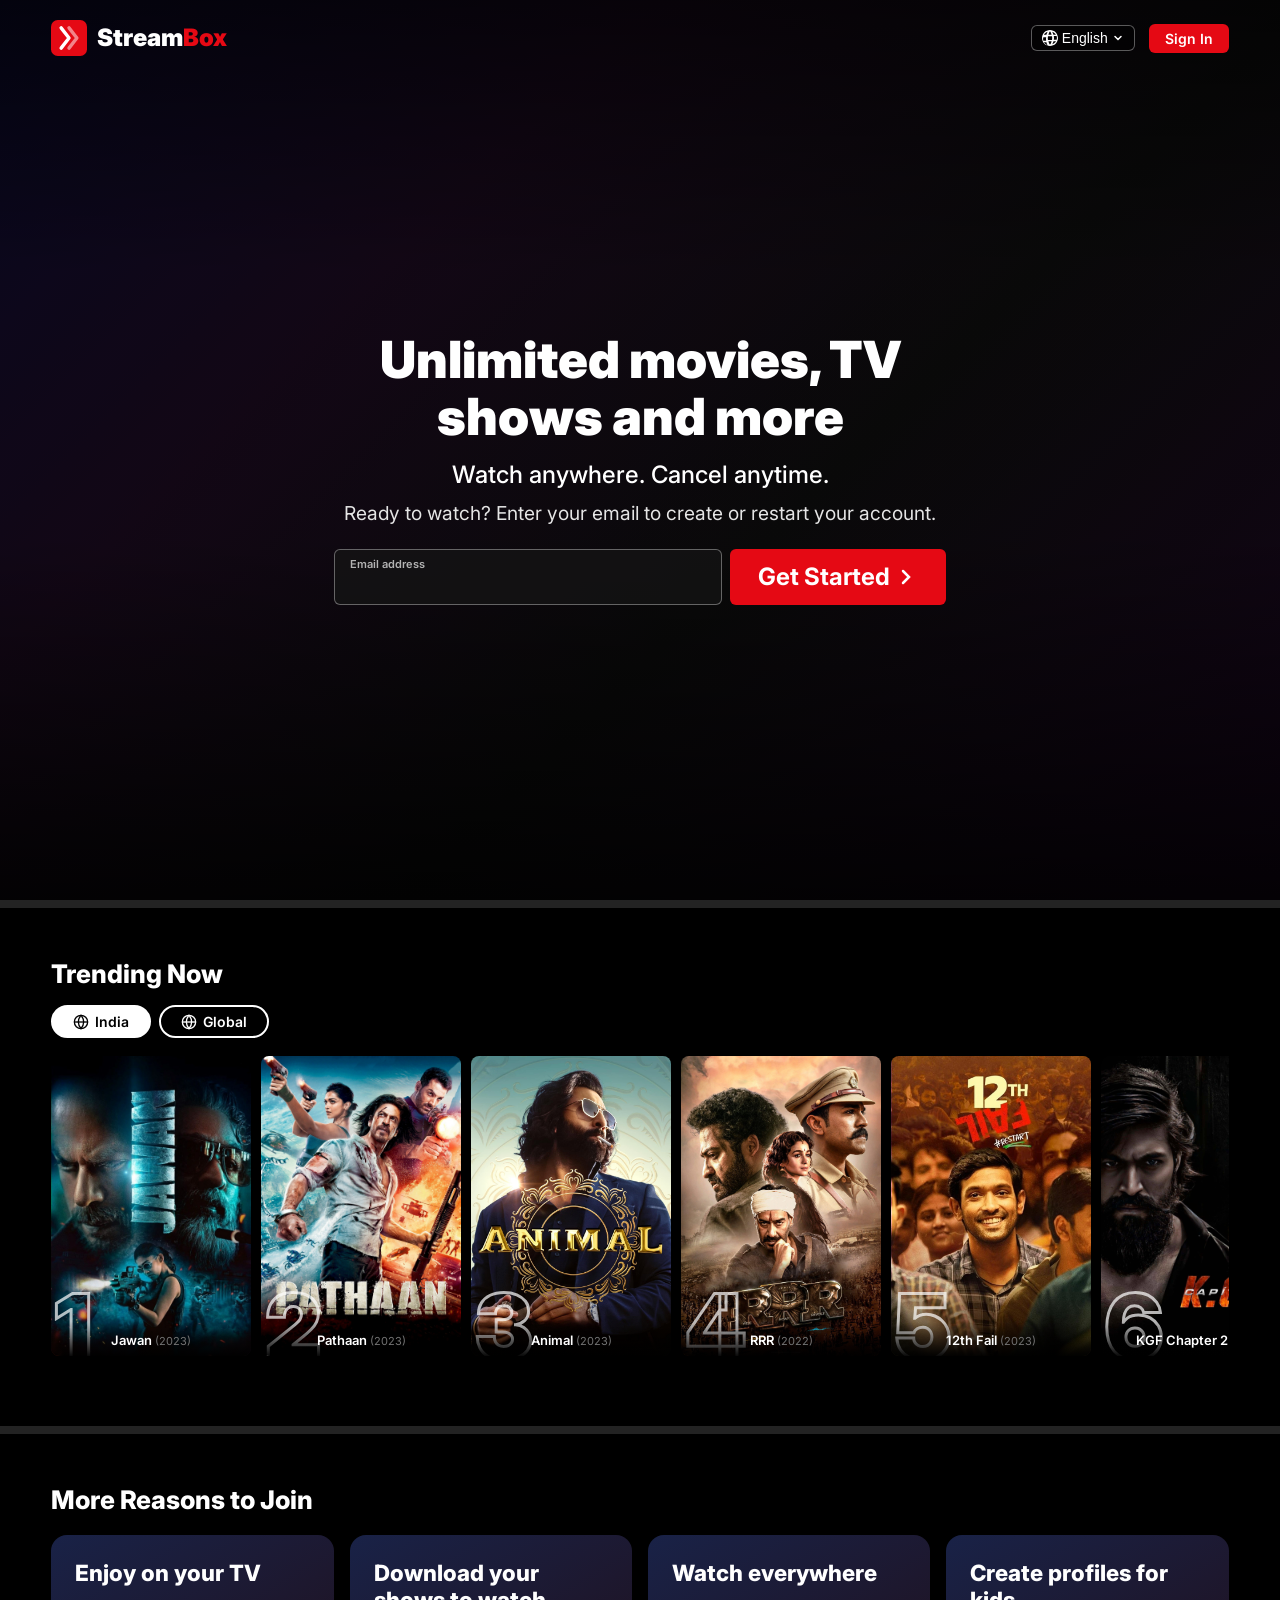
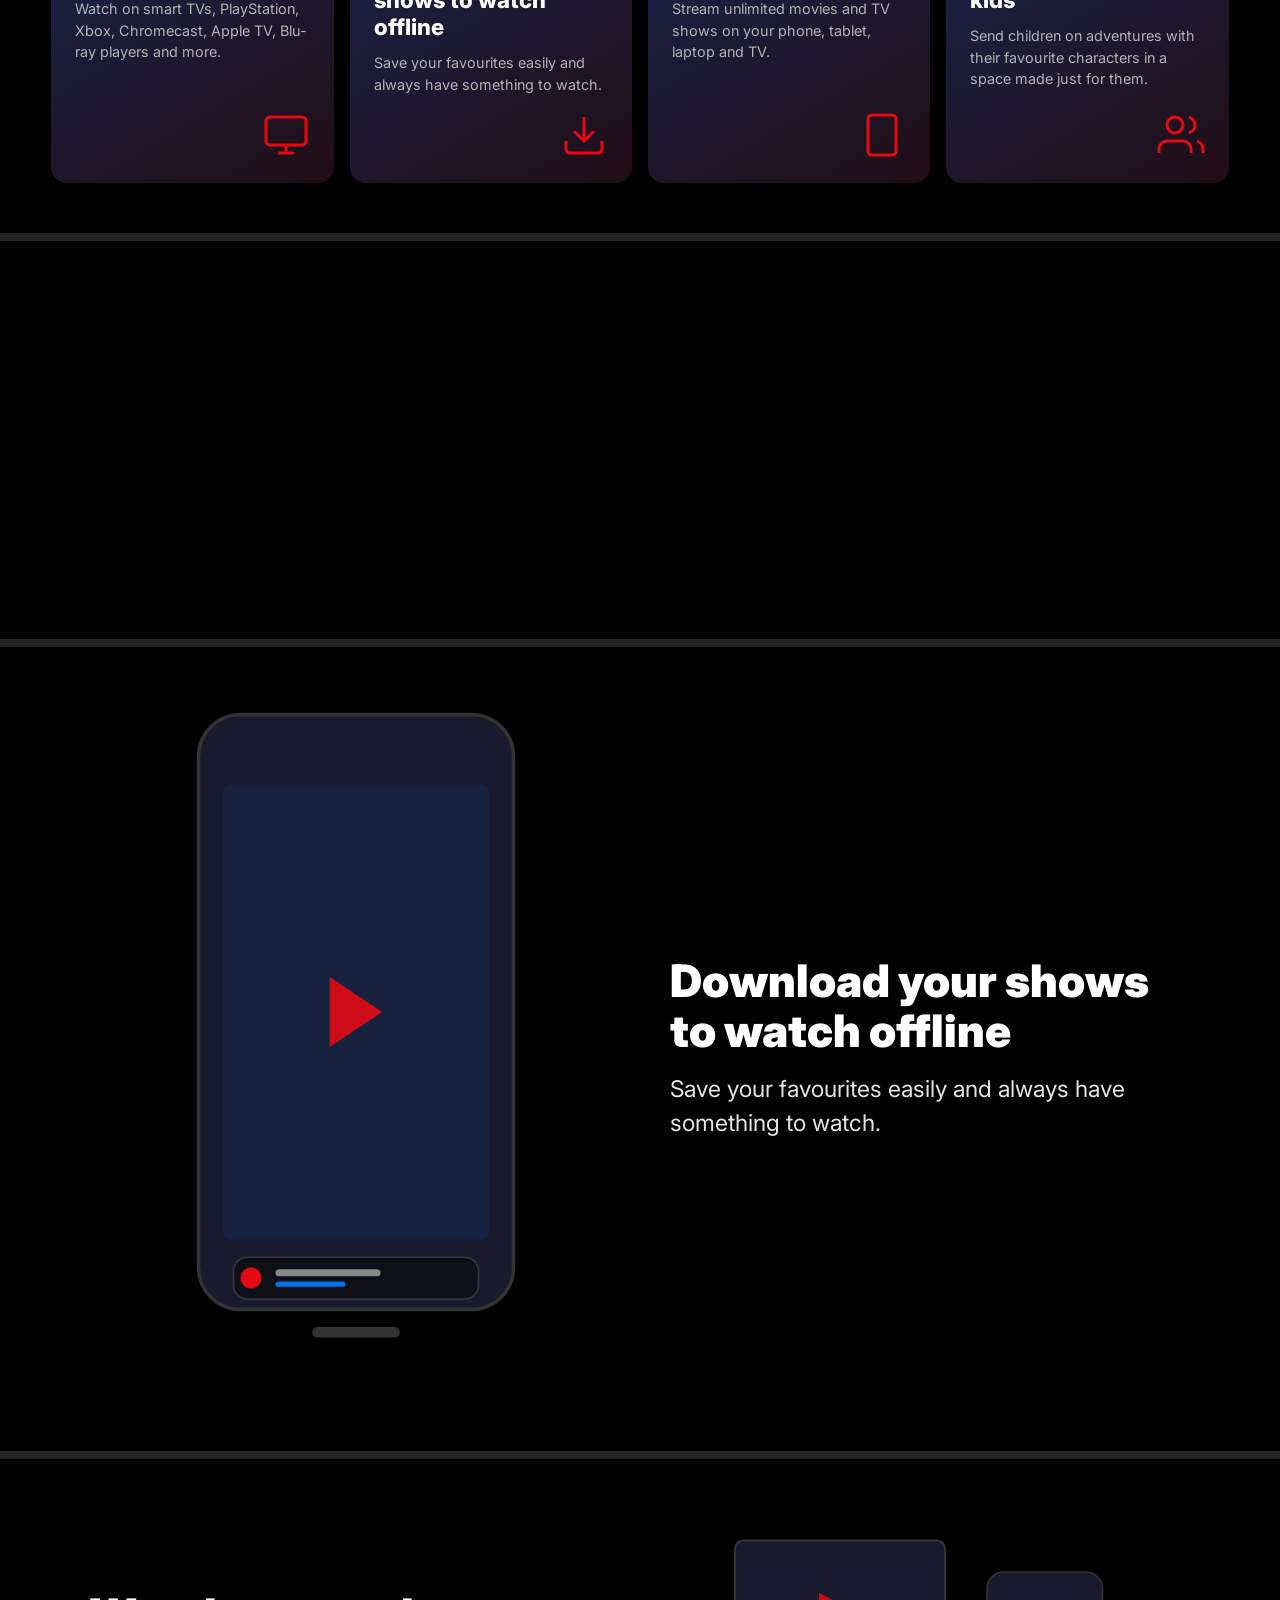
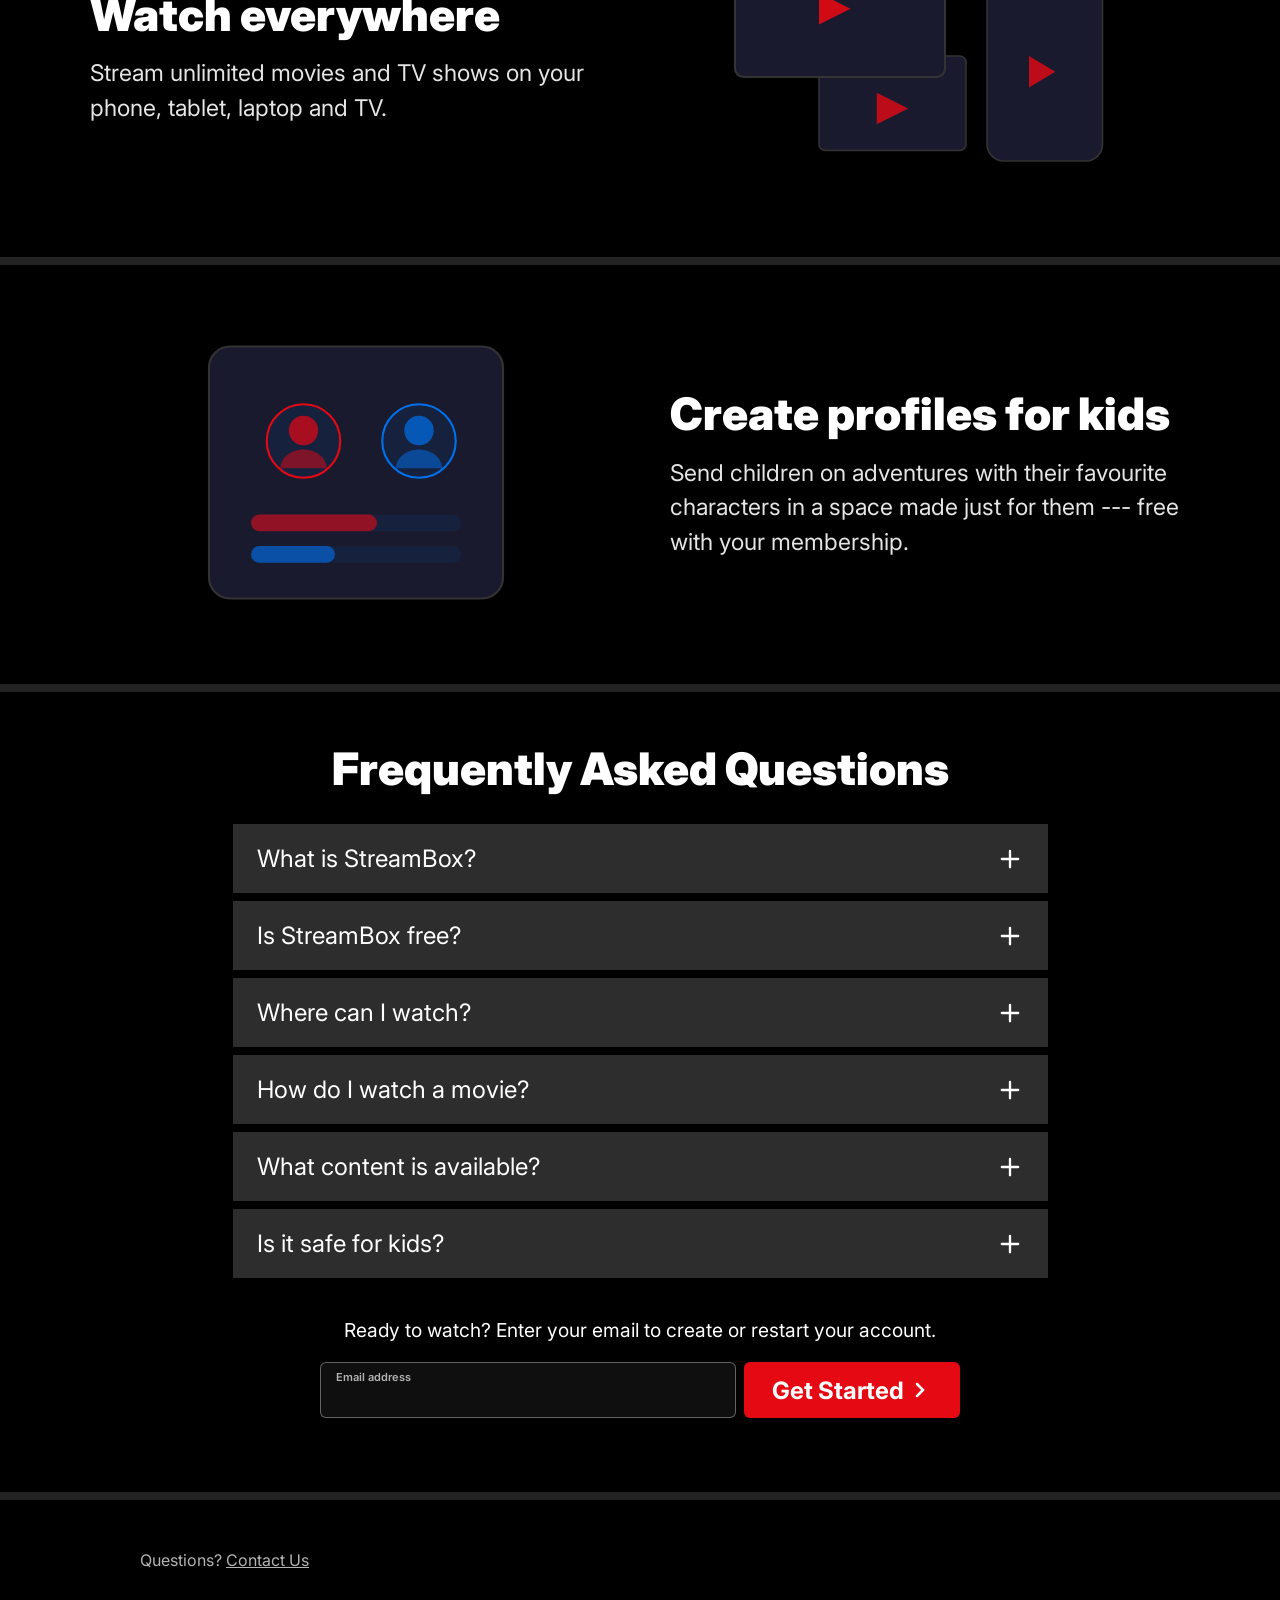
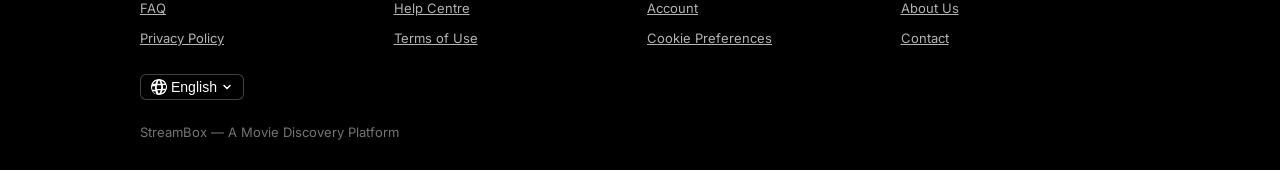
==== commit cfff60b2: "Use real local poster photos for movies" ====
--- a/index.html
+++ b/index.html
@@ -8,7 +8,7 @@
     <link rel="preconnect" href="https://fonts.googleapis.com">
     <link rel="preconnect" href="https://fonts.gstatic.com" crossorigin>
     <link href="https://fonts.googleapis.com/css2?family=Inter:wght@300;400;500;600;700;800;900&display=swap" rel="stylesheet">
-    <link rel="stylesheet" href="netflix.css?v=4">
+    <link rel="stylesheet" href="netflix.css?v=5">
 </head>
 <body>
 
@@ -293,7 +293,8 @@
     <!-- ------------------ TOAST ------------------ -->
     <div class="toast" id="toast"></div>
 
-    <script src="netflix.js?v=4"></script>
+    <script src="netflix.js?v=5"></script>
 </body>
 </html>
 
+
